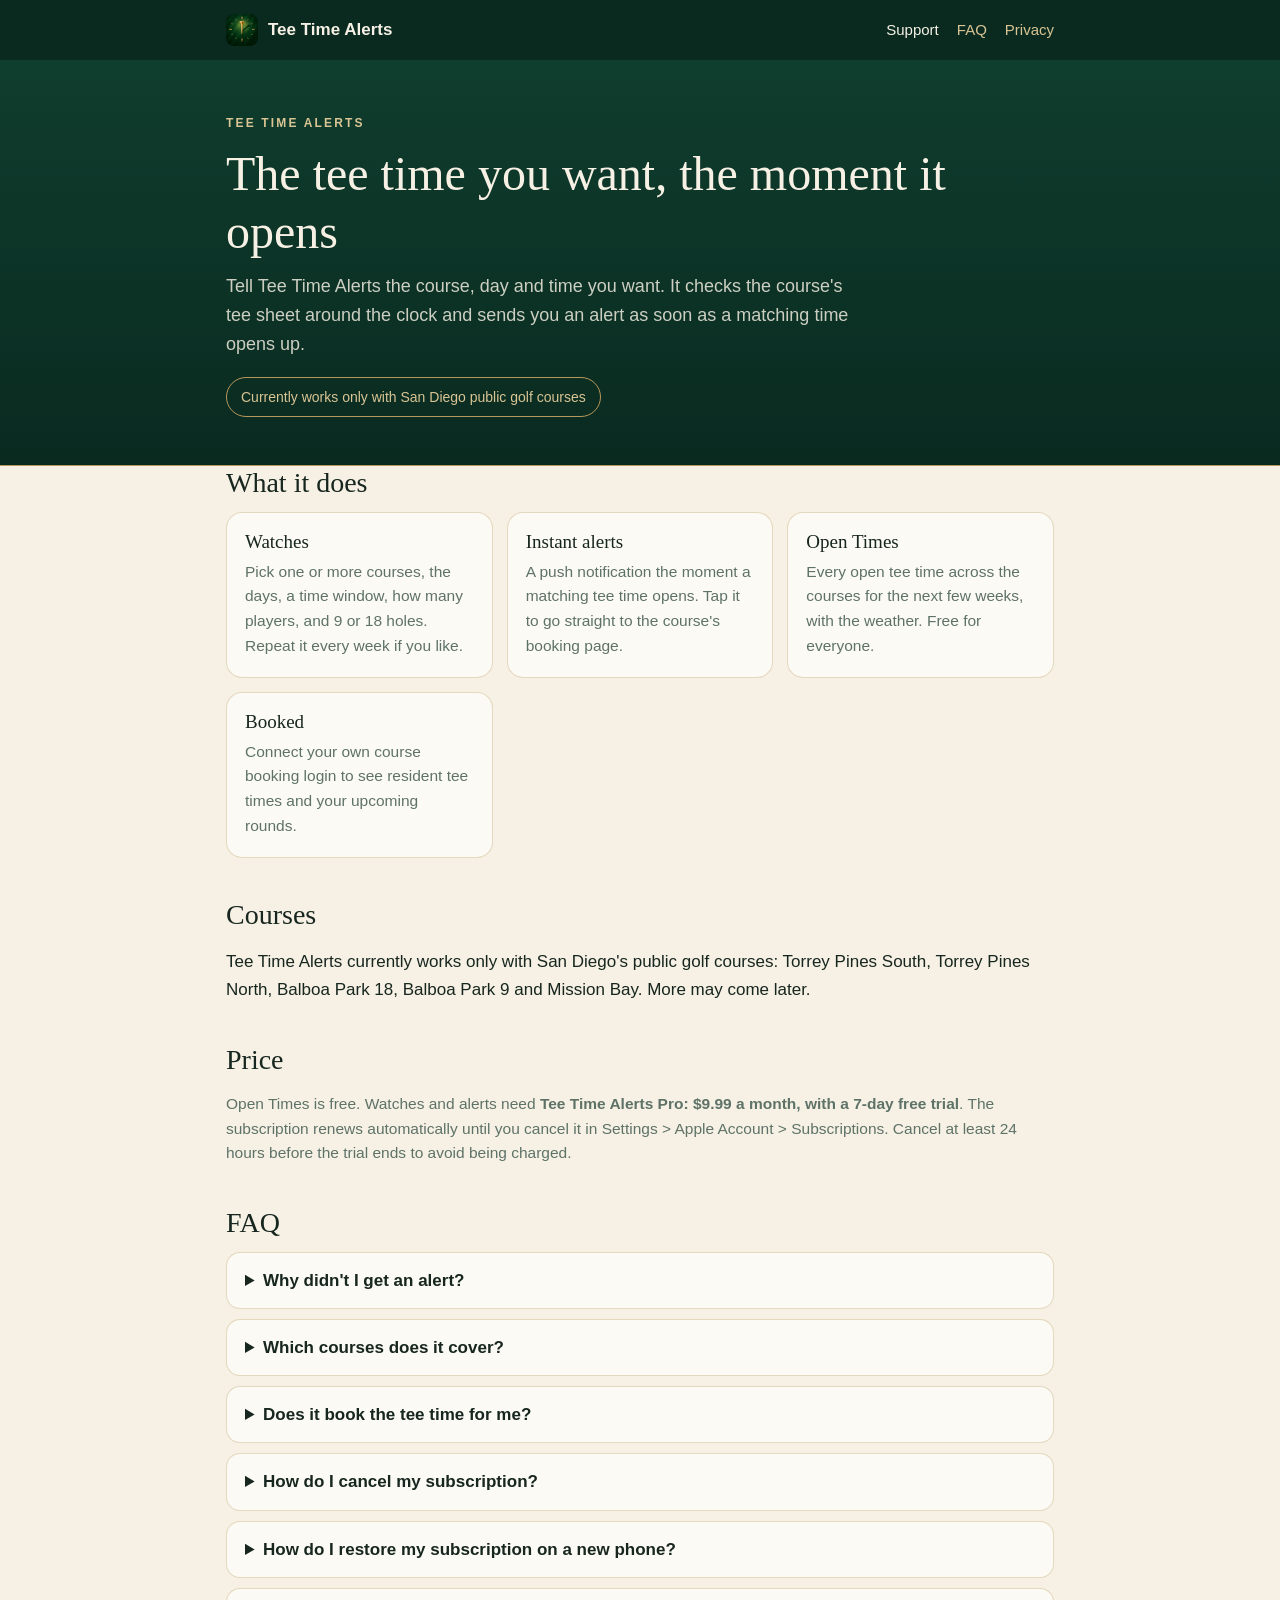
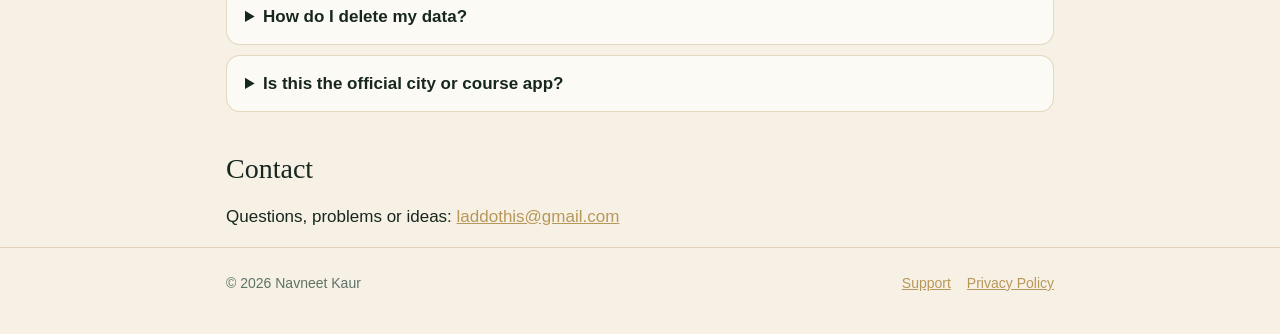
==== index.html @ 4cce5e2c "Tee Time Alerts: support and privacy pages Claude-Session: https://claude.ai/code/session_01V6WkV6kp" ====
<!doctype html>
<html lang="en">
<head>
<meta charset="utf-8">
<meta name="viewport" content="width=device-width, initial-scale=1">
<title>Tee Time Alerts · Support</title>
<meta name="description" content="Tee Time Alerts watches San Diego's public golf courses and alerts you the moment a tee time you want opens up.">
<meta name="theme-color" content="#0A2A20">
<link rel="stylesheet" href="style.css">
<link rel="icon" href="icon.png">
<link rel="apple-touch-icon" href="icon.png">
</head>
<body>
<header class="topbar">
  <div class="topbar-in">
    <a class="brand" href="./"><img src="icon.png" alt=""><span>Tee Time Alerts</span></a>
    <nav class="nav" aria-label="Site">
      <a href="./" aria-current="page">Support</a>
      <a href="#faq">FAQ</a>
      <a href="privacy.html">Privacy</a>
    </nav>
  </div>
</header>

<section class="hero">
  <div class="hero-in">
    <span class="eyebrow">Tee Time Alerts</span>
    <h1>The tee time you want, the moment it opens</h1>
    <p class="lead">Tell Tee Time Alerts the course, day and time you want. It checks the course's tee sheet around the clock and sends you an alert as soon as a matching time opens up.</p>
    <span class="notice">Currently works only with San Diego public golf courses</span>
  </div>
</section>

<main class="wrap">
  <section>
    <h2>What it does</h2>
    <div class="grid">
      <div class="card"><h3>Watches</h3><p>Pick one or more courses, the days, a time window, how many players, and 9 or 18 holes. Repeat it every week if you like.</p></div>
      <div class="card"><h3>Instant alerts</h3><p>A push notification the moment a matching tee time opens. Tap it to go straight to the course's booking page.</p></div>
      <div class="card"><h3>Open Times</h3><p>Every open tee time across the courses for the next few weeks, with the weather. Free for everyone.</p></div>
      <div class="card"><h3>Booked</h3><p>Connect your own course booking login to see resident tee times and your upcoming rounds.</p></div>
    </div>
  </section>

  <section>
    <h2>Courses</h2>
    <p>Tee Time Alerts currently works only with San Diego's public golf courses: Torrey Pines South, Torrey Pines North, Balboa Park 18, Balboa Park 9 and Mission Bay. More may come later.</p>
  </section>

  <section>
    <h2>Price</h2>
    <p class="price">Open Times is free. Watches and alerts need <strong>Tee Time Alerts Pro: $9.99 a month, with a 7-day free trial</strong>. The subscription renews automatically until you cancel it in Settings &gt; Apple Account &gt; Subscriptions. Cancel at least 24 hours before the trial ends to avoid being charged.</p>
  </section>

  <section id="faq">
    <h2>FAQ</h2>
    <details><summary>Why didn't I get an alert?</summary>
      <p>Check that notifications are on for Tee Alerts (Settings &gt; Notifications), and send yourself a test from the app's Settings. Alerts come only for times inside your watch's window, for the number of players you chose, while your subscription or free trial is active. Popular times can be booked within seconds of opening, so tap the alert right away.</p></details>
    <details><summary>Which courses does it cover?</summary>
      <p>Only San Diego's public golf courses for now: Torrey Pines South and North, Balboa Park 18 and 9, and Mission Bay.</p></details>
    <details><summary>Does it book the tee time for me?</summary>
      <p>No. Tapping Book opens the course's own booking page at that tee time, and you finish booking there.</p></details>
    <details><summary>How do I cancel my subscription?</summary>
      <p>On your iPhone, open Settings &gt; Apple Account &gt; Subscriptions &gt; Tee Time Alerts Pro. You can also open it from the app's Settings with Manage Subscription.</p></details>
    <details><summary>How do I restore my subscription on a new phone?</summary>
      <p>Open Settings in the app and tap Restore Purchases, signed in with the same Apple Account.</p></details>
    <details><summary>How do I delete my data?</summary>
      <p>Deleting a watch removes it from our server, and removing a booking login in Settings deletes that login. To delete everything, email us and we'll erase it. See the <a href="privacy.html">Privacy Policy</a>.</p></details>
    <details><summary>Is this the official city or course app?</summary>
      <p>No. Tee Time Alerts is independent and isn't affiliated with the City of San Diego, the golf courses, or their booking provider.</p></details>
  </section>

  <section id="contact">
    <h2>Contact</h2>
    <p>Questions, problems or ideas: <span class="email"><noscript>laddothis at gmail dot com</noscript></span></p>
  </section>
</main>

<footer class="site-footer">
  <div class="footer-in">
    <span>© 2026 Navneet Kaur</span>
    <nav aria-label="Footer"><a href="./">Support</a><a href="privacy.html">Privacy Policy</a></nav>
  </div>
</footer>
<script src="site.js"></script>
</body>
</html>
---- style.css ----
:root {
  --fairway: #0F3D2E; --fairway-deep: #0A2A20; --gold: #B8975A; --gold-soft: #D9C493;
  --bg: #F6F1E4; --card: #FCFAF4; --ink: #17261F; --moss: #5E7268; --line: rgba(184,151,90,.35);
}
@media (prefers-color-scheme: dark) {
  :root { --bg: #0B1F18; --card: #12302A; --ink: #F3EDDD; --moss: #A3B5AA; }
}
* { box-sizing: border-box; }
html { -webkit-text-size-adjust: 100%; }
body { margin: 0; background: var(--bg); color: var(--ink);
  font: 17px/1.6 -apple-system, BlinkMacSystemFont, "Segoe UI", Roboto, Helvetica, Arial, sans-serif; }
a { color: var(--gold); }
h1, h2, h3 { font-family: "New York", "Iowan Old Style", Georgia, serif; font-weight: 500; line-height: 1.2; }
.topbar { background: var(--fairway-deep); }
.topbar-in, .wrap, .hero-in, .footer-in { max-width: 860px; margin: 0 auto; padding: 0 16px; }
.topbar-in { display: flex; align-items: center; justify-content: space-between; gap: 12px; min-height: 60px; flex-wrap: wrap; }
.brand { display: flex; align-items: center; gap: 10px; color: #F6F1E4; text-decoration: none; font-weight: 600; }
.brand img { width: 32px; height: 32px; border-radius: 8px; }
.nav { display: flex; gap: 18px; flex-wrap: wrap; }
.nav a { color: var(--gold-soft); text-decoration: none; font-size: 15px; }
.nav a[aria-current="page"] { color: #F6F1E4; }
.hero { background: linear-gradient(180deg, var(--fairway) 0%, var(--fairway-deep) 100%); color: #F6F1E4;
  border-bottom: 1px solid var(--gold); }
.hero-in { padding-top: 48px; padding-bottom: 48px; }
.eyebrow { text-transform: uppercase; letter-spacing: .18em; font-size: 12px; font-weight: 600; color: var(--gold-soft); }
.hero h1 { font-size: clamp(32px, 7vw, 48px); margin: 10px 0 12px; }
.lead { font-size: 18px; color: rgba(246,241,228,.82); max-width: 640px; margin: 0; }
.notice { display: inline-block; margin-top: 18px; padding: 8px 14px; border: 1px solid var(--gold); border-radius: 999px;
  font-size: 14px; color: var(--gold-soft); }
.btn { display: inline-block; margin-top: 22px; padding: 12px 22px; border-radius: 999px; font-weight: 600;
  text-decoration: none; background: linear-gradient(180deg, var(--gold-soft), var(--gold)); color: var(--fairway-deep); }
main { padding: 36px 0 56px; }
section + section { margin-top: 40px; }
h2 { font-size: 28px; margin: 0 0 12px; }
.grid { display: grid; grid-template-columns: repeat(auto-fit, minmax(230px, 1fr)); gap: 14px; }
.card { background: var(--card); border: 1px solid var(--line); border-radius: 16px; padding: 18px; }
.card h3 { margin: 0 0 6px; font-size: 19px; }
.card p { margin: 0; color: var(--moss); font-size: 15.5px; }
.price { font-size: 15.5px; color: var(--moss); }
details { background: var(--card); border: 1px solid var(--line); border-radius: 14px; padding: 14px 18px; margin-bottom: 10px; }
summary { cursor: pointer; font-weight: 600; }
details p { color: var(--moss); margin: 10px 0 0; }
.doc h2 { font-size: 23px; margin-top: 32px; }
.doc p, .doc li { color: var(--ink); }
.doc ul { padding-left: 20px; }
.muted { color: var(--moss); }
.site-footer { border-top: 1px solid var(--line); padding: 24px 0 40px; font-size: 14px; color: var(--moss); }
.footer-in { display: flex; justify-content: space-between; gap: 12px; flex-wrap: wrap; }
.footer-in nav { display: flex; gap: 16px; }
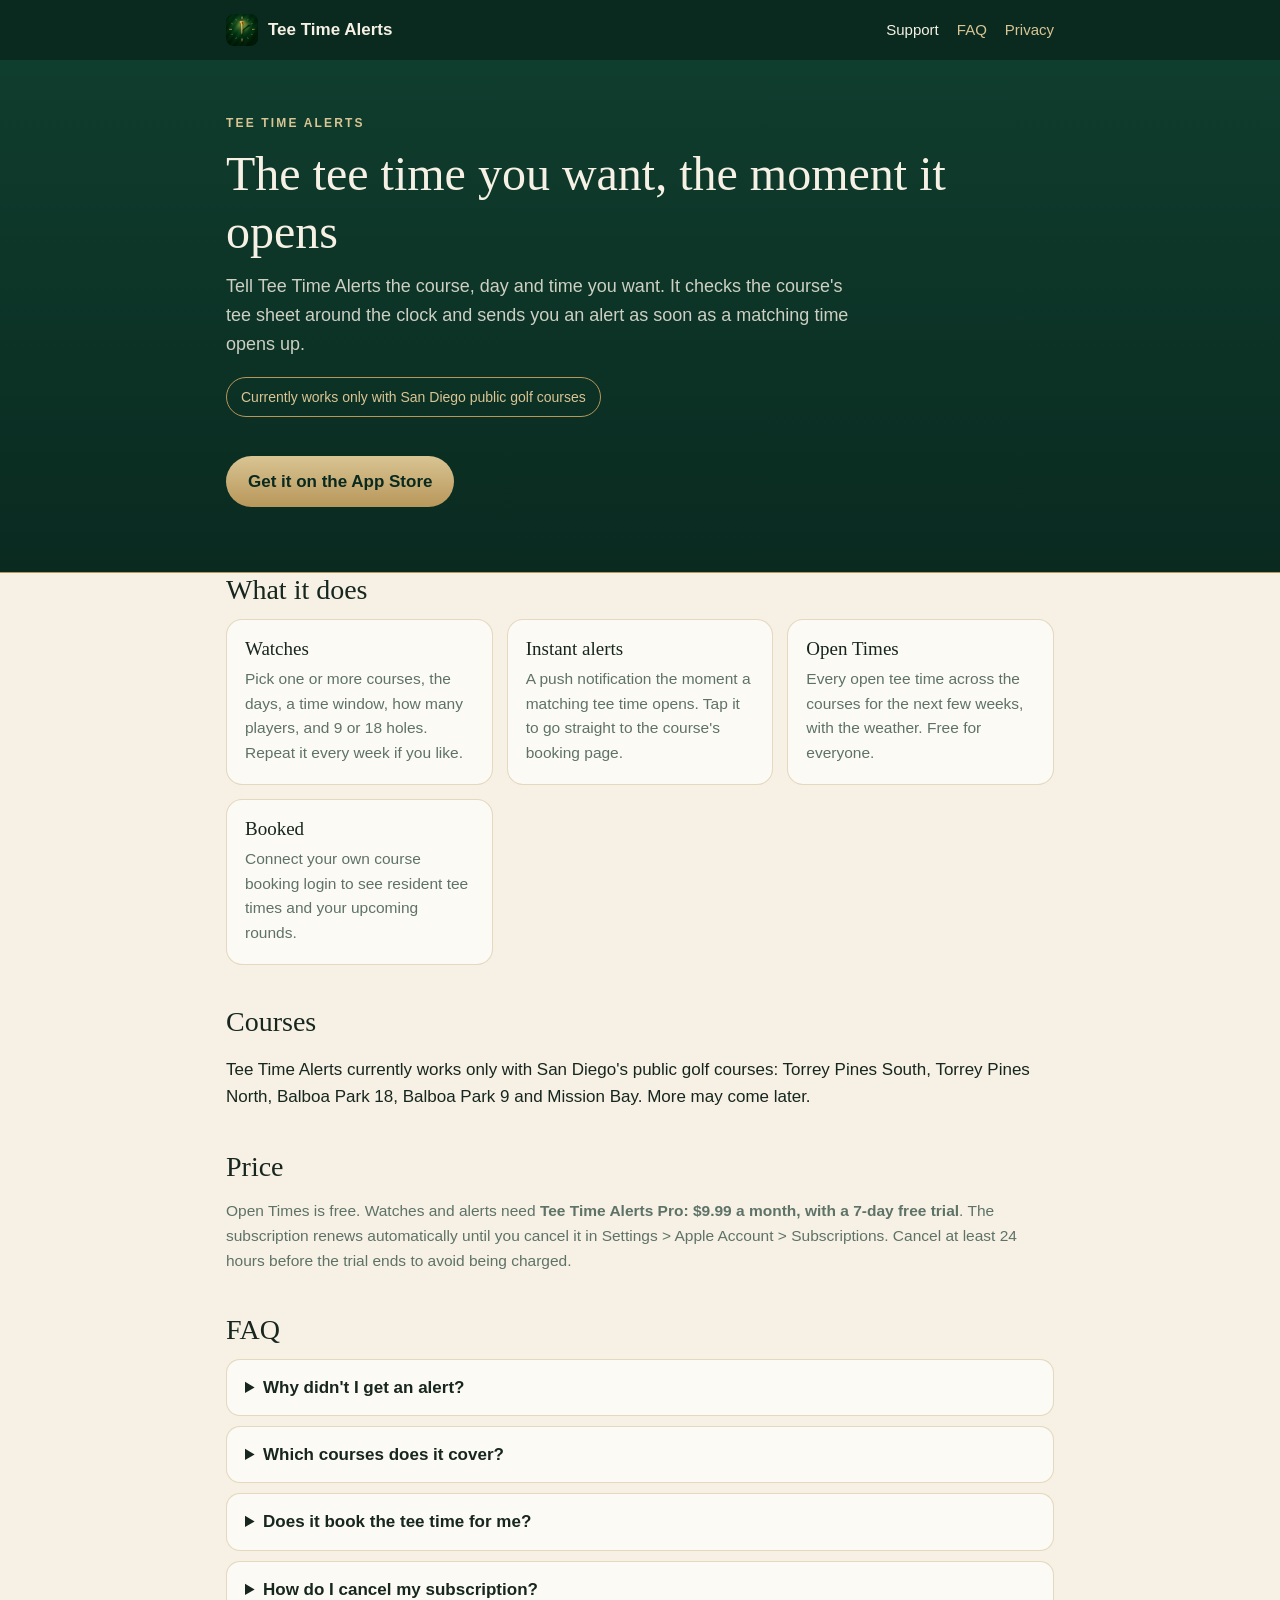
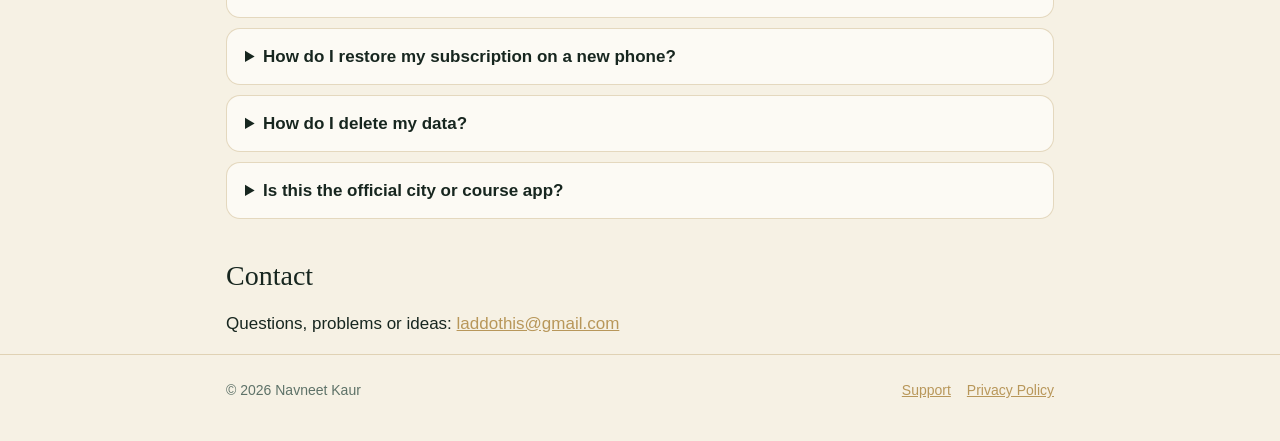
==== commit f97afacb: "App Store link (merge when the app is approved)" ====
--- a/index.html
+++ b/index.html
@@ -3,12 +3,13 @@
 <head>
 <meta charset="utf-8">
 <meta name="viewport" content="width=device-width, initial-scale=1">
-<title>Tee Time Alerts · Support</title>
+<title>Tee Time Alerts: San Diego Golf Tee Time Alerts for iPhone</title>
 <meta name="description" content="Tee Time Alerts watches San Diego's public golf courses and alerts you the moment a tee time you want opens up.">
 <meta name="theme-color" content="#0A2A20">
 <link rel="stylesheet" href="style.css">
 <link rel="icon" href="icon.png">
 <link rel="apple-touch-icon" href="icon.png">
+<meta name="apple-itunes-app" content="app-id=6828256355">
 </head>
 <body>
 <header class="topbar">
@@ -28,6 +29,7 @@
     <h1>The tee time you want, the moment it opens</h1>
     <p class="lead">Tell Tee Time Alerts the course, day and time you want. It checks the course's tee sheet around the clock and sends you an alert as soon as a matching time opens up.</p>
     <span class="notice">Currently works only with San Diego public golf courses</span>
+    <p><a class="btn" href="https://apps.apple.com/us/app/apple-store/id6828256355?pt=128557981&amp;ct=site-home&amp;mt=8">Get it on the App Store</a></p>
   </div>
 </section>
 
